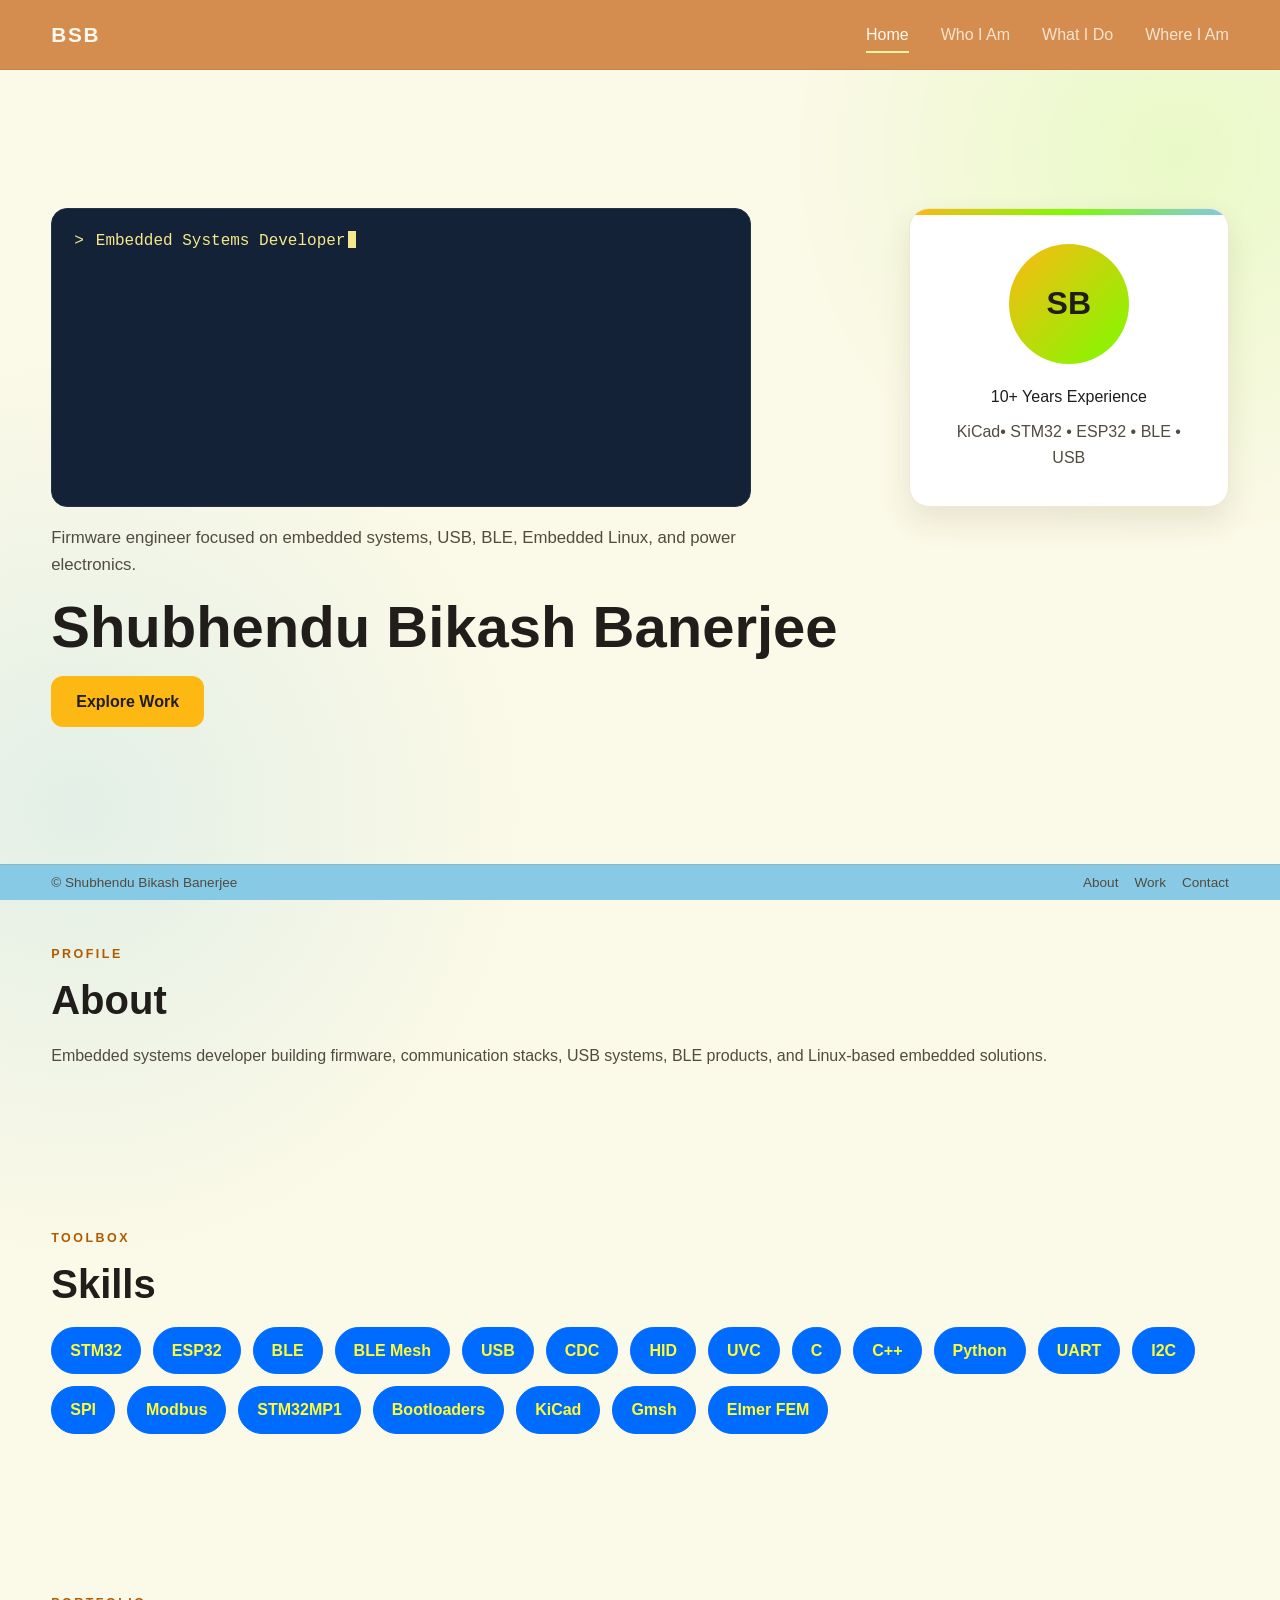
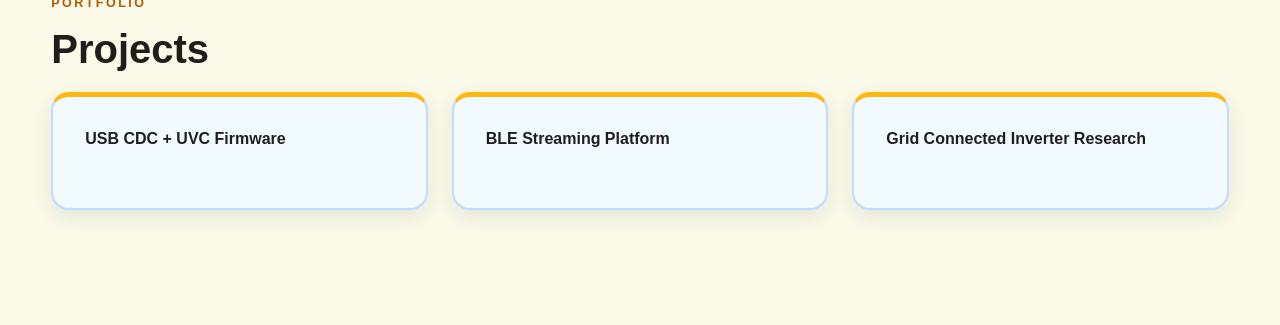
==== index.html @ 669ea896 "updated" ====
<!DOCTYPE html>
<html lang="en">

<head>
    <meta charset="UTF-8">
    <meta name="viewport" content="width=device-width, initial-scale=1.0">
    <title>Shubhendu Banerjee | Home</title>
    <link rel="stylesheet" href="styles/template.css">
    <link rel="stylesheet" href="styles/index.css">
</head>

<body>
    <header class="site-header">
        <nav class="navbar container" aria-label="Primary navigation">
            <a class="logo" href="index.html" aria-label="Shubhendu Banerjee home">BSB</a>
            <button class="menu-button" type="button" aria-label="Open navigation menu" aria-controls="primaryMenu"
                aria-expanded="false">
                &#9776;
            </button>
            <ul id="primaryMenu" class="nav-links">
                <li><a class="active" aria-current="page" href="index.html">Home</a></li>
                <li><a href="who-am-i.html">Who I Am</a></li>
                <li><a href="what-do-i-do.html">What I Do</a></li>
                <li><a href="where-am-i.html">Where I Am</a></li>
            </ul>
        </nav>
    </header>

    <main class="page-body">
        <section class="hero">
            <div class="hero-content">
                <div>
                    <div class="typing-console">
                        <span class="prompt">&gt;</span>
                        <span class="typing-line">
                            <span id="typingText"></span><span class="caret"></span>
                        </span>
                    </div>
                    <p class="hero-intro">
                        Firmware engineer focused on embedded systems, USB, BLE,
                        Embedded Linux, and power electronics.
                    </p>
                    <h1 class="hero-title">Shubhendu Bikash Banerjee</h1>
                    <a href="#projects" class="primary-button">Explore Work</a>
                </div>
                <aside class="profile-card" aria-label="Professional overview">
                    <div class="avatar">SB</div>
                    <p>10+ Years Experience</p>
                    <p>KiCad&bull; STM32 &bull; ESP32 &bull; BLE &bull; USB</p>
                </aside>
            </div>
        </section>

        <section id="about" class="section">
            <p class="eyebrow">Profile</p>
            <h2>About</h2>
            <p class="section-copy">
                Embedded systems developer building firmware, communication stacks,
                USB systems, BLE products, and Linux-based embedded solutions.
            </p>
        </section>

        <section id="skills" class="section">
            <p class="eyebrow">Toolbox</p>
            <h2>Skills</h2>
            <div id="skillsContainer" class="skills-grid"></div>
        </section>

        <section id="projects" class="section">
            <p class="eyebrow">Portfolio</p>
            <h2>Projects</h2>
            <div class="project-grid">
                <article class="project-card">USB CDC + UVC Firmware</article>
                <article class="project-card">BLE Streaming Platform</article>
                <article class="project-card">Grid Connected Inverter Research</article>
            </div>
        </section>
    </main>

    <footer class="site-footer">
        <div class="footer-inner container">
            <p>&copy; Shubhendu Bikash Banerjee</p>
            <nav class="footer-links" aria-label="Footer navigation">
                <a href="who-am-i.html">About</a>
                <a href="what-do-i-do.html">Work</a>
                <a href="where-am-i.html">Contact</a>
            </nav>
        </div>
    </footer>
    <script src="scripts/template.js"></script>
    <script src="scripts/index.js"></script>
</body>

</html>
---- styles/template.css ----
:root {
    --bg: #FBF9E7;
    --card: #ffffff;
    --primary: #b15b00;
    --accent: #FDB813;
    --yellow-text: #FFFC30;
    --console-text: #F6E88A;
    --bright-blue: #006BFF;
    --bright-blue-hover: #0052D6;
    --energy: #7CFC00;
    --sky: #82C8E5;
    --header: #D48C4F;
    --secondary: #514b40;
    --text: #201d1b;
    --border: rgba(177, 91, 0, .15);
    --shadow: 0 14px 30px rgba(91, 73, 28, .12);
    --navbar-height: 70px;
    --footer-height: calc(var(--navbar-height) / 2);
}

* {
    margin: 0;
    padding: 0;
    box-sizing: border-box;
}

html {
    scroll-behavior: smooth;
}

body {
    background:
        radial-gradient(circle at 92% 8%, rgba(124, 252, 0, .14), transparent 24rem),
        radial-gradient(circle at 6% 42%, rgba(130, 200, 229, .2), transparent 28rem),
        var(--bg);
    color: var(--text);
    font-family: "Segoe UI", Arial, sans-serif;
    line-height: 1.6;
    min-height: 100vh;
    min-height: 100svh;
    display: flex;
    flex-direction: column;
}

a {
    color: inherit;
    text-decoration: none;
}

ul {
    list-style: none;
}

.container {
    width: min(1200px, 92%);
    margin: 0 auto;
}

.page-body {
    flex: 1;
    padding-bottom: var(--footer-height);
    width: 100%;
}

.site-header {
    position: sticky;
    top: 0;
    z-index: 1000;
    height: var(--navbar-height);
    background: var(--header);
    backdrop-filter: blur(12px);
    border-bottom: 1px solid var(--border);
}

.navbar {
    height: 100%;
    display: flex;
    align-items: center;
    justify-content: space-between;
    gap: 32px;
}

.logo {
    color: #fff9ef;
    font-size: 1.3rem;
    font-weight: 700;
    letter-spacing: .08em;
}

.nav-links {
    display: flex;
    align-items: center;
    gap: clamp(18px, 3vw, 32px);
}

.nav-links a {
    color: rgba(255, 249, 239, .82);
    padding: 8px 0;
    transition: color .2s ease;
}

.nav-links a:hover,
.nav-links a:focus-visible,
.nav-links a.active {
    color: #fff9ef;
}

.nav-links a.active {
    border-bottom: 2px solid #FFF59D;
}

.menu-button {
    display: none;
    background: transparent;
    border: 0;
    color: #fff9ef;
    cursor: pointer;
    font-size: 1.55rem;
    line-height: 1;
    padding: 8px;
}

.menu-button:focus-visible,
a:focus-visible {
    outline: 2px solid var(--accent);
    outline-offset: 4px;
}

.section {
    width: min(1200px, 92%);
    margin: 0 auto;
    padding: clamp(56px, 8vw, 80px) 0;
}

.section h2,
.page-hero h1,
.content-card h2 {
    color: var(--text);
    line-height: 1.15;
}

.section h2 {
    font-size: clamp(1.8rem, 4vw, 2.5rem);
    margin-bottom: 20px;
}

.eyebrow {
    color: var(--primary);
    font-size: .78rem;
    font-weight: 700;
    letter-spacing: .2em;
    margin-bottom: 12px;
    text-transform: uppercase;
}

.section-copy,
.page-lead,
.content-card p {
    color: var(--secondary);
}

.primary-button {
    display: inline-flex;
    align-items: center;
    justify-content: center;
    padding: 13px 25px;
    border-radius: 12px;
    background: var(--accent);
    color: var(--text);
    font-weight: 700;
    transition: transform .2s ease, box-shadow .2s ease;
}

.primary-button:hover {
    box-shadow: 0 10px 22px rgba(253, 184, 19, .38);
    transform: translateY(-2px);
}

.page-hero {
    padding: clamp(64px, 11vw, 116px) 0 clamp(42px, 6vw, 66px);
}

.page-hero h1 {
    font-size: clamp(2.5rem, 6vw, 4.4rem);
    margin-bottom: 20px;
}

.page-lead {
    font-size: clamp(1rem, 2vw, 1.15rem);
    max-width: 700px;
}

.page-grid {
    display: grid;
    grid-template-columns: repeat(3, minmax(0, 1fr));
    gap: 22px;
    padding-bottom: clamp(64px, 10vw, 100px);
}

.content-card {
    background: #f1fbff;
    border: 2px solid rgba(0, 107, 255, .2);
    border-top: 5px solid var(--accent);
    border-radius: 18px;
    box-shadow: 0 7px 18px rgba(0, 76, 141, .1);
    min-height: 190px;
    padding: clamp(21px, 4vw, 27px) clamp(24px, 4vw, 30px) clamp(24px, 4vw, 30px);
    transition: border-color .3s ease, box-shadow .3s ease, transform .3s ease;
}

.content-card:hover {
    border-color: var(--bright-blue);
    border-top-color: var(--accent);
    box-shadow: 0 16px 30px rgba(0, 76, 141, .18);
    transform: translateY(-5px);
}

.content-card h2 {
    font-size: 1.3rem;
    margin-bottom: 12px;
}

.featured-card {
    grid-column: span 3;
    min-height: auto;
}

.featured-card p:last-child {
    max-width: 740px;
}

.site-footer {
    background: rgba(130, 200, 229, .95);
    border-top: 1px solid var(--border);
    bottom: 0;
    left: 0;
    position: fixed;
    right: 0;
    z-index: 900;
}

.footer-inner {
    color: var(--secondary);
    display: flex;
    align-items: center;
    justify-content: space-between;
    gap: 16px;
    min-height: var(--footer-height);
    padding: 0;
    font-size: .85rem;
}

.footer-links {
    display: flex;
    flex-wrap: wrap;
    gap: 16px;
}

.footer-links a:hover,
.footer-links a:focus-visible {
    color: #8f3831;
}

@media (max-width: 850px) {
    .menu-button {
        display: block;
    }

    .nav-links {
        position: absolute;
        top: var(--navbar-height);
        left: 0;
        right: 0;
        background: var(--header);
        border-bottom: 1px solid var(--border);
        display: none;
        flex-direction: column;
        gap: 18px;
        padding: 22px;
    }

    .nav-links.active {
        display: flex;
    }

    .page-grid {
        grid-template-columns: 1fr 1fr;
    }

    .featured-card {
        grid-column: span 2;
    }
}

@media (max-width: 600px) {
    .logo {
        font-size: 1.1rem;
    }

    .page-grid {
        grid-template-columns: 1fr;
    }

    .featured-card {
        grid-column: auto;
    }

    .footer-inner {
        font-size: .74rem;
        gap: 10px;
    }

    .footer-links {
        gap: 10px;
    }
}
---- styles/index.css ----
.hero {
    align-items: center;
    display: flex;
    min-height: calc(100vh - var(--navbar-height) - var(--footer-height));
    min-height: calc(100svh - var(--navbar-height) - var(--footer-height));
    padding: clamp(50px, 8vw, 72px) 0;
}

.hero-content {
    align-items: start;
    display: grid;
    gap: clamp(36px, 6vw, 60px);
    grid-template-columns: minmax(0, 1fr) 320px;
    margin: auto;
    width: min(1200px, 92%);
}

.hero-content > div:first-child {
    align-items: flex-start;
    display: flex;
    flex-direction: column;
    gap: 18px;
    min-width: 0;
}

.hero-title {
    color: var(--text);
    font-size: clamp(1.4rem, 5vw, 4rem);
    line-height: 1.05;
    max-width: 100%;
    white-space: nowrap;
}

.hero-intro {
    color: var(--secondary);
    font-size: 1.05rem;
    max-width: 700px;
}

.typing-console {
    align-items: flex-start;
    background: #132236;
    border: 1px solid #22324a;
    border-radius: 16px;
    color: var(--console-text);
    display: flex;
    font-family: Consolas, monospace;
    gap: 12px;
    max-width: 700px;
    min-height: 68px;
    overflow: hidden;
    padding: 22px;
    width: 100%;
}

.prompt {
    flex-shrink: 0;
    line-height: 1.35;
}

.typing-line {
    display: inline;
    line-height: 1.35;
    min-width: 0;
    white-space: normal;
}

.caret {
    animation: blink .8s infinite;
    background: var(--console-text);
    display: inline-block;
    height: 1.05rem;
    margin-left: 3px;
    vertical-align: -.15rem;
    width: 8px;
}

@keyframes blink {
    0%,
    50% {
        opacity: 1;
    }

    51%,
    100% {
        opacity: 0;
    }
}

.profile-card {
    background: var(--card);
    border: 1px solid var(--border);
    border-radius: 20px;
    box-shadow: var(--shadow);
    padding: 35px;
    text-align: center;
    position: relative;
    overflow: hidden;
}

.profile-card::before {
    background: linear-gradient(90deg, var(--accent), var(--energy), var(--sky));
    content: "";
    height: 6px;
    left: 0;
    position: absolute;
    right: 0;
    top: 0;
}

.profile-card p + p {
    color: var(--secondary);
    margin-top: 10px;
}

.avatar {
    align-items: center;
    background: linear-gradient(135deg, var(--accent), var(--energy));
    border-radius: 50%;
    color: var(--text);
    display: flex;
    font-size: 2rem;
    font-weight: 700;
    height: 120px;
    justify-content: center;
    margin: 0 auto 20px;
    width: 120px;
}

.skills-grid {
    display: flex;
    flex-wrap: wrap;
    gap: 12px;
}

.skill {
    background: var(--bright-blue);
    border: 1px solid var(--bright-blue);
    border-radius: 999px;
    color: var(--yellow-text);
    font-weight: 600;
    padding: 10px 18px;
    transition: border-color .2s ease, transform .2s ease;
}

.skill:hover {
    background: var(--bright-blue-hover);
    border-color: var(--bright-blue-hover);
    color: var(--yellow-text);
    transform: translateY(-3px);
}

.project-grid {
    display: grid;
    gap: 24px;
    grid-template-columns: repeat(auto-fit, minmax(240px, 1fr));
}

.project-card {
    background: #f1fbff;
    border: 2px solid rgba(0, 107, 255, .2);
    border-top: 5px solid var(--accent);
    border-radius: 18px;
    box-shadow: 0 7px 18px rgba(0, 76, 141, .1);
    color: var(--text);
    font-weight: 600;
    min-height: 118px;
    padding: 29px 32px 32px;
    transition: border-color .3s ease, box-shadow .3s ease, transform .3s ease, opacity .5s ease;
}

.project-card:hover {
    border-color: var(--bright-blue);
    border-top-color: var(--accent);
    box-shadow: 0 16px 30px rgba(0, 76, 141, .18);
    transform: translateY(-5px);
}

.project-card.reveal-ready {
    opacity: 0;
    transform: translateY(30px);
}

.project-card.is-visible {
    opacity: 1;
    transform: translateY(0);
}

.project-card.is-visible:hover {
    transform: translateY(-5px);
}

@media (max-width: 900px) {
    .hero-content {
        grid-template-columns: 1fr;
        text-align: center;
    }

    .hero-content > div:first-child {
        align-items: center;
    }

    .profile-card {
        margin: auto;
        max-width: 360px;
        width: 100%;
    }
}

@media (max-width: 600px) {
    .typing-console {
        font-size: .9rem;
        padding: 18px;
    }

    .profile-card {
        padding: 28px;
    }
}
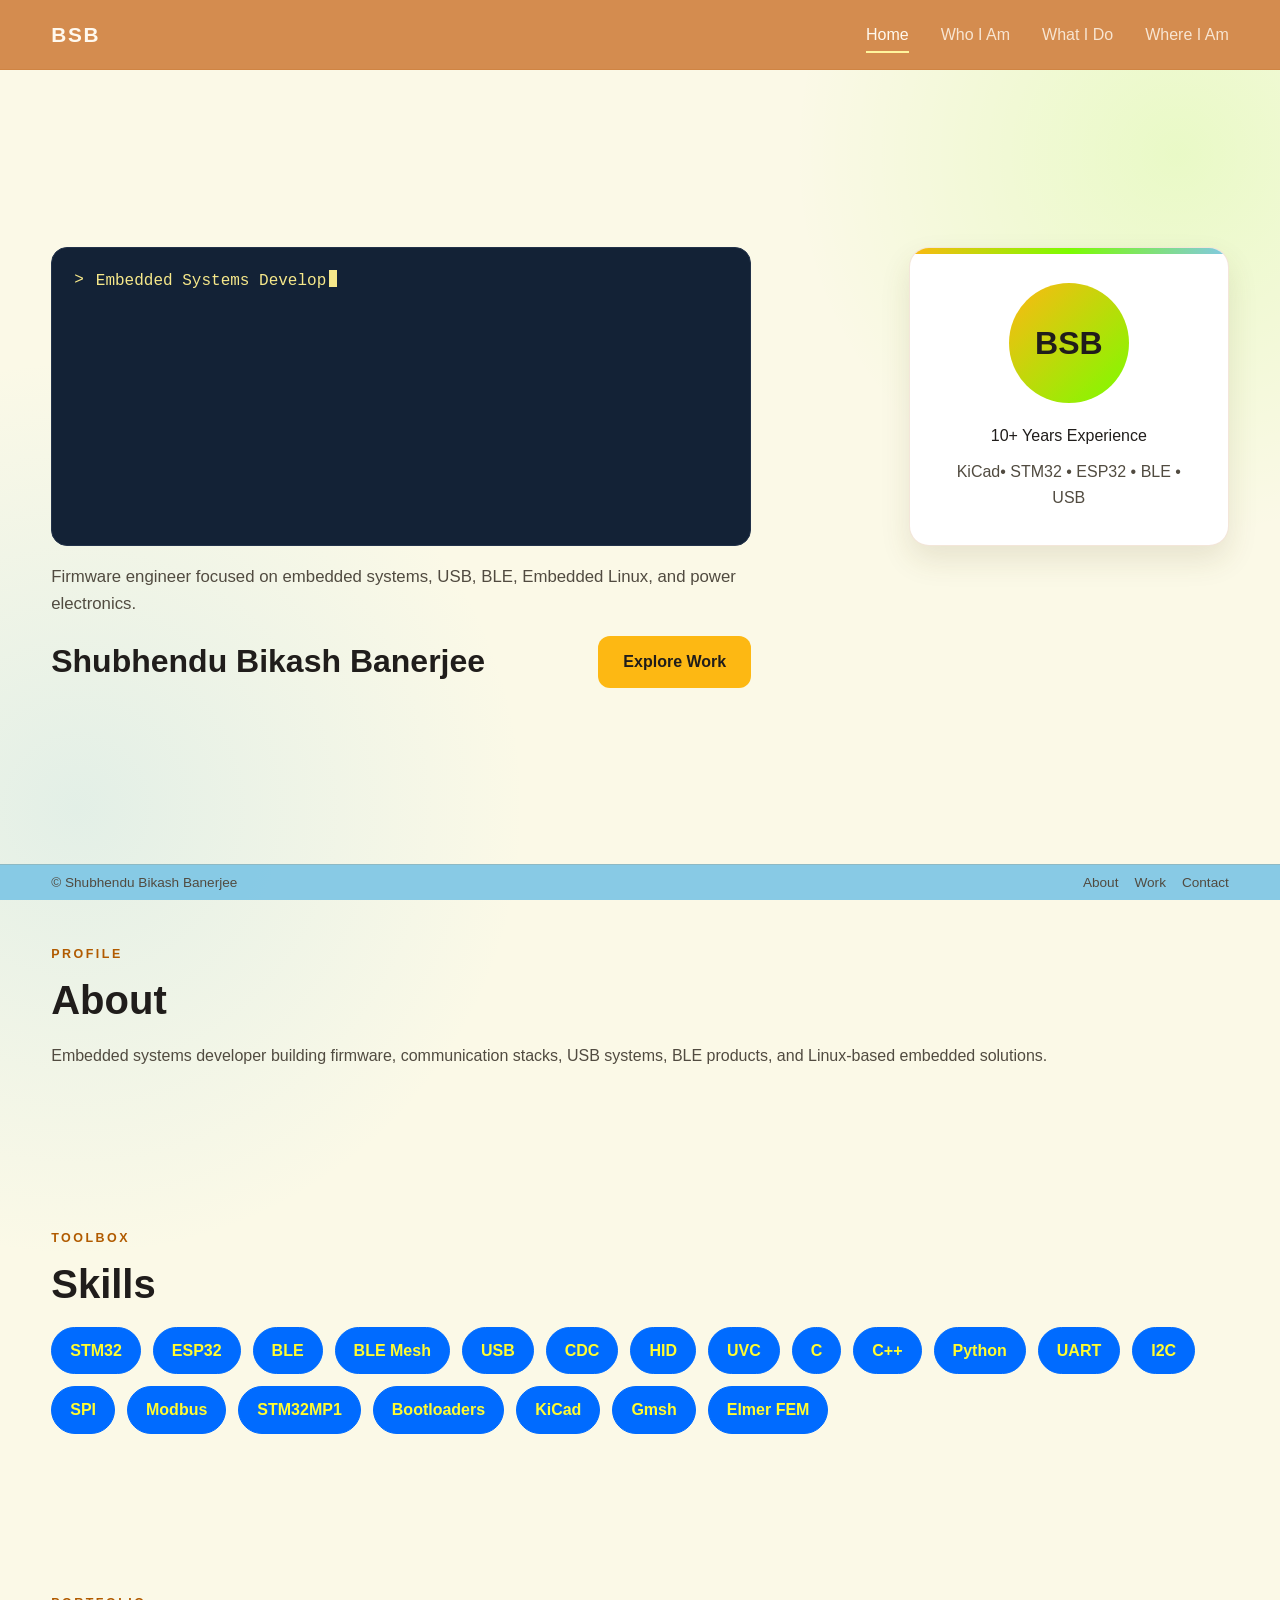
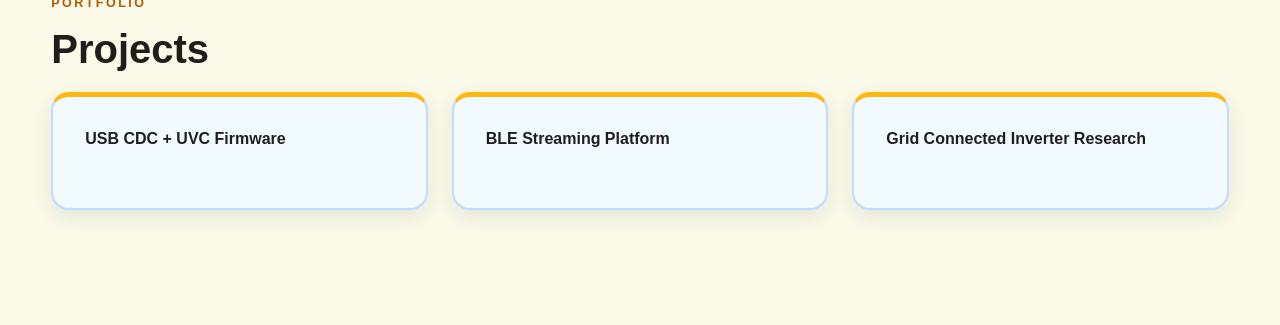
==== commit c4e7ec12: "home layout improved" ====
--- a/index.html
+++ b/index.html
@@ -40,11 +40,13 @@
                         Firmware engineer focused on embedded systems, USB, BLE,
                         Embedded Linux, and power electronics.
                     </p>
-                    <h1 class="hero-title">Shubhendu Bikash Banerjee</h1>
-                    <a href="#projects" class="primary-button">Explore Work</a>
+                    <div class="hero-title-row">
+                        <h1 class="hero-title">Shubhendu Bikash Banerjee</h1>
+                        <a href="#projects" class="primary-button">Explore Work</a>
+                    </div>
                 </div>
                 <aside class="profile-card" aria-label="Professional overview">
-                    <div class="avatar">SB</div>
+                    <div class="avatar">BSB</div>
                     <p>10+ Years Experience</p>
                     <p>KiCad&bull; STM32 &bull; ESP32 &bull; BLE &bull; USB</p>
                 </aside>
@@ -91,4 +93,4 @@
     <script src="scripts/index.js"></script>
 </body>
 
-</html>+</html>
--- a/styles/index.css
+++ b/styles/index.css
@@ -23,11 +23,28 @@
     min-width: 0;
 }
 
+.hero-title-row {
+    align-items: center;
+    display: flex;
+    gap: 14px;
+    justify-content: space-between;
+    max-width: 700px;
+    min-width: 0;
+    width: 100%;
+}
+
 .hero-title {
     color: var(--text);
-    font-size: clamp(1.4rem, 5vw, 4rem);
+    flex: 0 1 auto;
+    font-size: min(clamp(.7rem, 2.5vw, 2rem), var(--hero-title-fit-size, 2rem));
     line-height: 1.05;
     max-width: 100%;
+    min-width: 0;
+    white-space: nowrap;
+}
+
+.hero-title-row .primary-button {
+    flex: 0 0 auto;
     white-space: nowrap;
 }
 
@@ -208,6 +225,10 @@
 }
 
 @media (max-width: 600px) {
+    .hero-title {
+        font-size: min(clamp(.65rem, 3vw, .95rem), var(--hero-title-fit-size, .95rem));
+    }
+
     .typing-console {
         font-size: .9rem;
         padding: 18px;
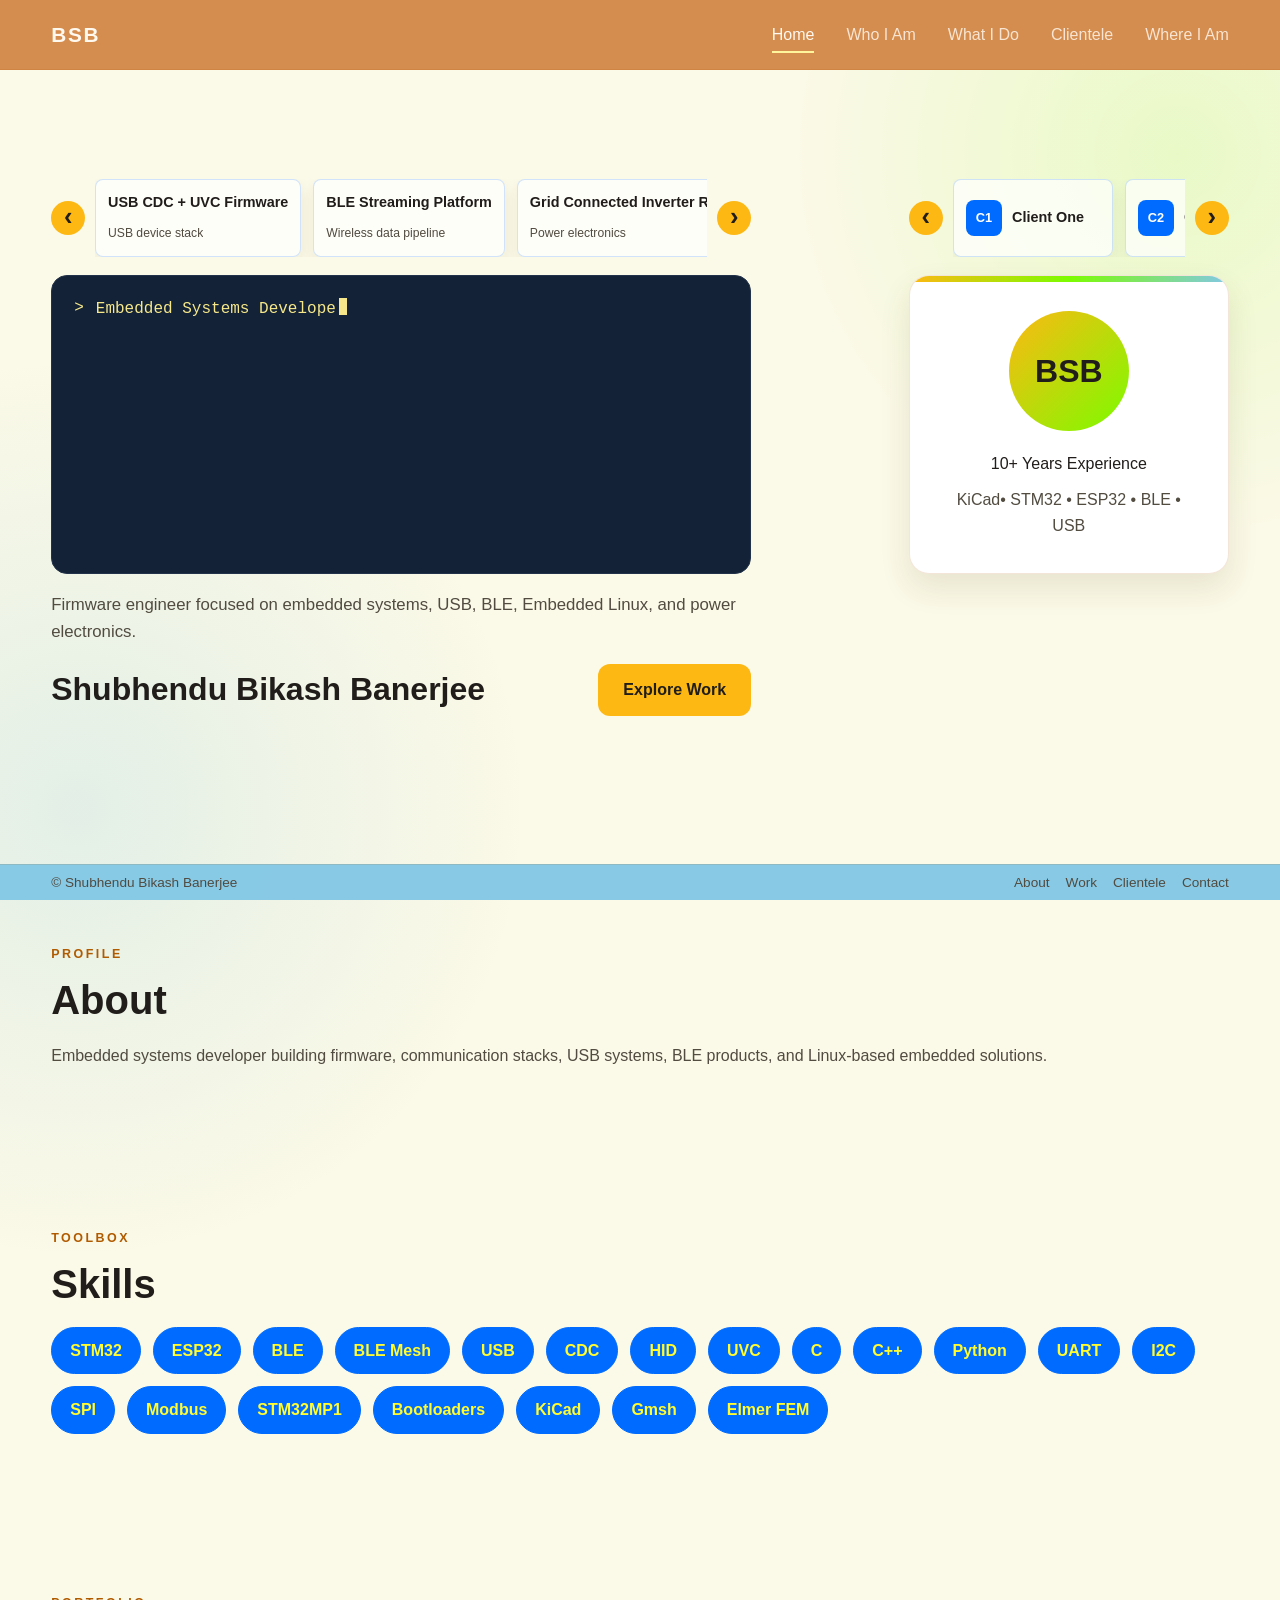
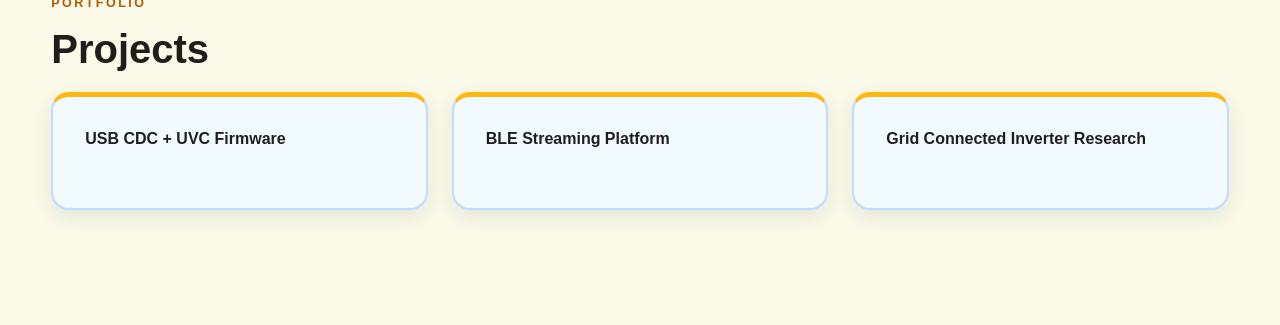
==== commit 7fb6d23a: "home layout improved" ====
--- a/index.html
+++ b/index.html
@@ -21,6 +21,7 @@
                 <li><a class="active" aria-current="page" href="index.html">Home</a></li>
                 <li><a href="who-am-i.html">Who I Am</a></li>
                 <li><a href="what-do-i-do.html">What I Do</a></li>
+                <li><a href="clientele.html">Clientele</a></li>
                 <li><a href="where-am-i.html">Where I Am</a></li>
             </ul>
         </nav>
@@ -30,6 +31,19 @@
         <section class="hero">
             <div class="hero-content">
                 <div>
+                    <section class="project-carousel" aria-label="Featured projects">
+                        <button class="carousel-nav" type="button" data-project-direction="-1"
+                            aria-label="Previous project">
+                            &#8249;
+                        </button>
+                        <div class="carousel-viewport">
+                            <div id="projectTrack" class="carousel-track"></div>
+                        </div>
+                        <button class="carousel-nav" type="button" data-project-direction="1"
+                            aria-label="Next project">
+                            &#8250;
+                        </button>
+                    </section>
                     <div class="typing-console">
                         <span class="prompt">&gt;</span>
                         <span class="typing-line">
@@ -45,11 +59,25 @@
                         <a href="#projects" class="primary-button">Explore Work</a>
                     </div>
                 </div>
-                <aside class="profile-card" aria-label="Professional overview">
-                    <div class="avatar">BSB</div>
-                    <p>10+ Years Experience</p>
-                    <p>KiCad&bull; STM32 &bull; ESP32 &bull; BLE &bull; USB</p>
-                </aside>
+                <div class="hero-side">
+                    <section class="client-carousel" aria-label="Clients">
+                        <button class="carousel-nav" type="button" data-client-direction="-1"
+                            aria-label="Previous client">
+                            &#8249;
+                        </button>
+                        <div class="carousel-viewport">
+                            <div id="clientTrack" class="carousel-track"></div>
+                        </div>
+                        <button class="carousel-nav" type="button" data-client-direction="1" aria-label="Next client">
+                            &#8250;
+                        </button>
+                    </section>
+                    <aside class="profile-card" aria-label="Professional overview">
+                        <div class="avatar">BSB</div>
+                        <p>10+ Years Experience</p>
+                        <p>KiCad&bull; STM32 &bull; ESP32 &bull; BLE &bull; USB</p>
+                    </aside>
+                </div>
             </div>
         </section>
 
@@ -72,9 +100,9 @@
             <p class="eyebrow">Portfolio</p>
             <h2>Projects</h2>
             <div class="project-grid">
-                <article class="project-card">USB CDC + UVC Firmware</article>
-                <article class="project-card">BLE Streaming Platform</article>
-                <article class="project-card">Grid Connected Inverter Research</article>
+                <a class="project-card" href="what-do-i-do.html#usb-cdc-uvc">USB CDC + UVC Firmware</a>
+                <a class="project-card" href="what-do-i-do.html#ble-streaming">BLE Streaming Platform</a>
+                <a class="project-card" href="what-do-i-do.html#grid-inverter">Grid Connected Inverter Research</a>
             </div>
         </section>
     </main>
@@ -85,6 +113,7 @@
             <nav class="footer-links" aria-label="Footer navigation">
                 <a href="who-am-i.html">About</a>
                 <a href="what-do-i-do.html">Work</a>
+                <a href="clientele.html">Clientele</a>
                 <a href="where-am-i.html">Contact</a>
             </nav>
         </div>
--- a/styles/index.css
+++ b/styles/index.css
@@ -3,7 +3,7 @@
     display: flex;
     min-height: calc(100vh - var(--navbar-height) - var(--footer-height));
     min-height: calc(100svh - var(--navbar-height) - var(--footer-height));
-    padding: clamp(50px, 8vw, 72px) 0;
+    padding: 2em 0 clamp(50px, 8vw, 72px);
 }
 
 .hero-content {
@@ -21,6 +21,132 @@
     flex-direction: column;
     gap: 18px;
     min-width: 0;
+}
+
+.hero-side {
+    align-items: stretch;
+    display: flex;
+    flex-direction: column;
+    gap: 18px;
+    min-width: 0;
+}
+
+.client-carousel,
+.project-carousel {
+    align-items: center;
+    display: flex;
+    gap: 10px;
+    height: 78px;
+    min-width: 0;
+    overflow: hidden;
+    width: 100%;
+}
+
+.project-carousel {
+    max-width: 700px;
+}
+
+.carousel-nav {
+    align-items: center;
+    background: var(--accent);
+    border: 0;
+    border-radius: 50%;
+    color: var(--text);
+    cursor: pointer;
+    display: inline-flex;
+    flex: 0 0 34px;
+    font-size: 1.6rem;
+    font-weight: 700;
+    height: 34px;
+    justify-content: center;
+    line-height: 1;
+    padding: 0 0 3px;
+    transition: box-shadow .2s ease, transform .2s ease;
+    width: 34px;
+}
+
+.carousel-nav:hover {
+    box-shadow: 0 8px 18px rgba(253, 184, 19, .32);
+    transform: translateY(-2px);
+}
+
+.carousel-viewport {
+    flex: 1;
+    height: 100%;
+    min-width: 0;
+    overflow: hidden;
+}
+
+.carousel-track {
+    display: flex;
+    gap: 12px;
+    height: 100%;
+    transition: transform .45s ease;
+    will-change: transform;
+}
+
+.client-card,
+.project-slide-card {
+    align-items: center;
+    background: rgba(255, 255, 255, .72);
+    border: 1px solid rgba(0, 107, 255, .18);
+    border-radius: 8px;
+    box-shadow: 0 7px 16px rgba(91, 73, 28, .08);
+    display: flex;
+    flex: 0 0 clamp(132px, 22vw, 160px);
+    gap: 10px;
+    height: 100%;
+    padding: 10px 12px;
+}
+
+.project-slide-card {
+    align-items: flex-start;
+    color: var(--text);
+    flex: 0 0 auto;
+    flex-direction: column;
+    justify-content: center;
+    max-width: 380px;
+    min-width: max-content;
+    overflow: hidden;
+}
+
+.client-logo {
+    align-items: center;
+    background: #006BFF;
+    border-radius: 8px;
+    color: #fff;
+    display: inline-flex;
+    flex: 0 0 36px;
+    font-size: .8rem;
+    font-weight: 700;
+    height: 36px;
+    justify-content: center;
+    width: 36px;
+}
+
+.client-name,
+.project-slide-title {
+    color: var(--text);
+    font-size: .9rem;
+    font-weight: 700;
+    line-height: 1.2;
+}
+
+.project-slide-title {
+    overflow: hidden;
+    text-overflow: ellipsis;
+    white-space: nowrap;
+}
+
+.project-slide-meta {
+    color: var(--secondary);
+    font-size: .76rem;
+    line-height: 1.3;
+    margin-top: 4px;
+    overflow: hidden;
+    text-overflow: ellipsis;
+    white-space: nowrap;
+    max-width: 100%;
 }
 
 .hero-title-row {
@@ -217,6 +343,12 @@
         align-items: center;
     }
 
+    .hero-side {
+        margin: auto;
+        max-width: 360px;
+        width: 100%;
+    }
+
     .profile-card {
         margin: auto;
         max-width: 360px;
@@ -225,6 +357,41 @@
 }
 
 @media (max-width: 600px) {
+    .client-carousel,
+    .project-carousel {
+        gap: 8px;
+        height: 64px;
+    }
+
+    .carousel-nav {
+        flex-basis: 30px;
+        height: 30px;
+        width: 30px;
+    }
+
+    .client-card {
+        flex-basis: 128px;
+        height: 64px;
+        padding: 8px 10px;
+    }
+
+    .project-slide-card {
+        max-width: 280px;
+        height: 64px;
+        padding: 8px 10px;
+    }
+
+    .client-logo {
+        flex-basis: 32px;
+        height: 32px;
+        width: 32px;
+    }
+
+    .client-name,
+    .project-slide-title {
+        font-size: .78rem;
+    }
+
     .hero-title {
         font-size: min(clamp(.65rem, 3vw, .95rem), var(--hero-title-fit-size, .95rem));
     }
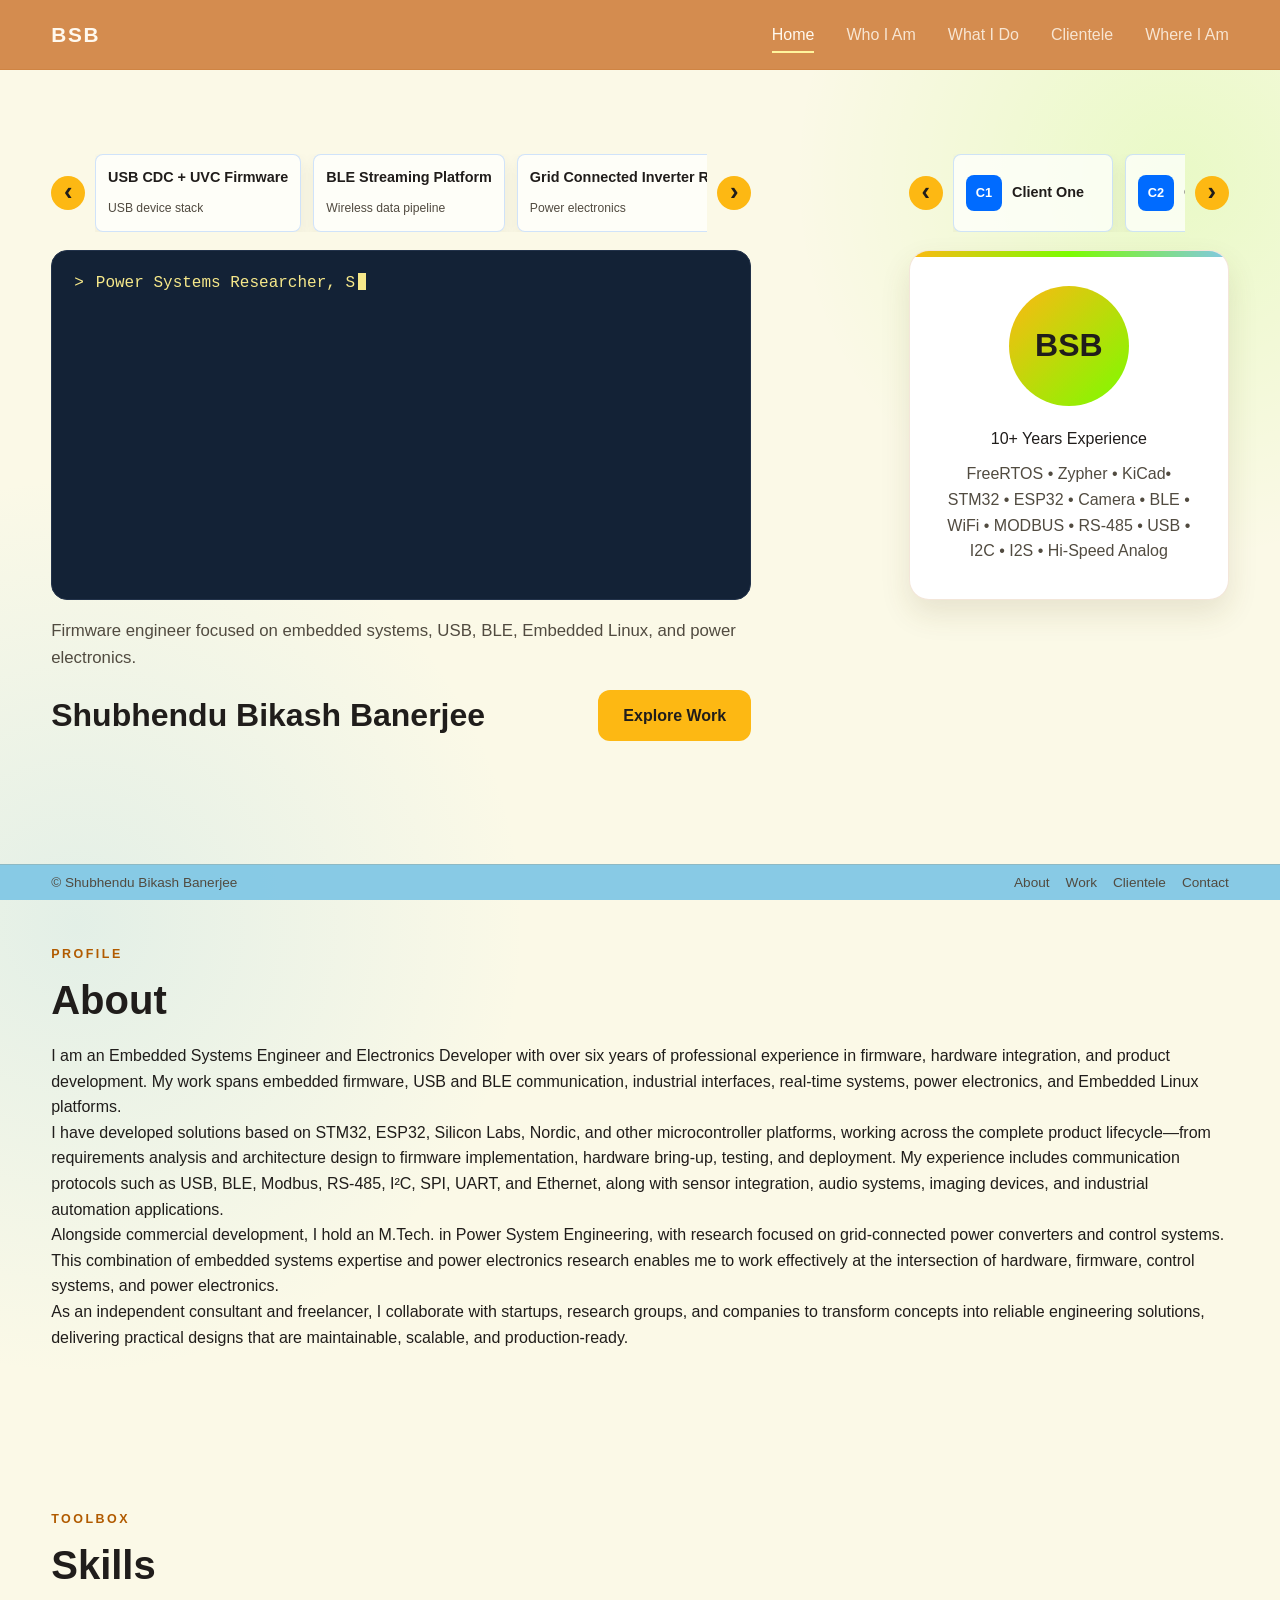
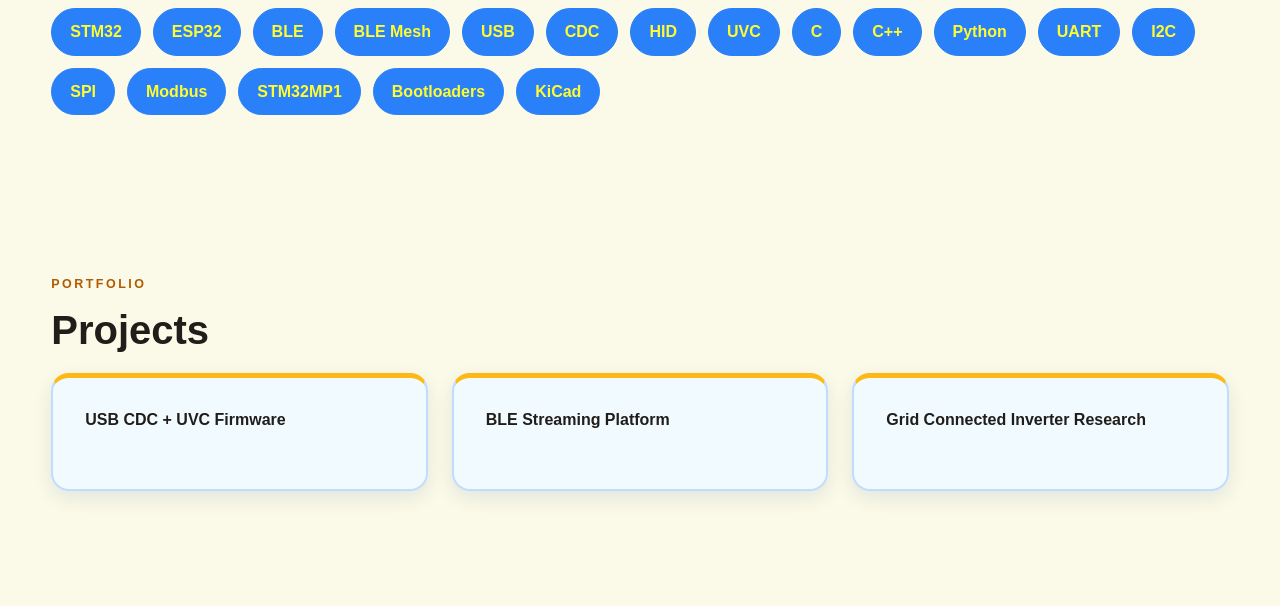
==== commit 7d0c3740: "ble page improved" ====
--- a/index.html
+++ b/index.html
@@ -12,17 +12,17 @@
 <body>
     <header class="site-header">
         <nav class="navbar container" aria-label="Primary navigation">
-            <a class="logo" href="index.html" aria-label="Shubhendu Banerjee home">BSB</a>
+            <a class="logo" href="index.html" data-route="home" aria-label="Shubhendu Banerjee home">BSB</a>
             <button class="menu-button" type="button" aria-label="Open navigation menu" aria-controls="primaryMenu"
                 aria-expanded="false">
                 &#9776;
             </button>
             <ul id="primaryMenu" class="nav-links">
-                <li><a class="active" aria-current="page" href="index.html">Home</a></li>
-                <li><a href="who-am-i.html">Who I Am</a></li>
-                <li><a href="what-do-i-do.html">What I Do</a></li>
-                <li><a href="clientele.html">Clientele</a></li>
-                <li><a href="where-am-i.html">Where I Am</a></li>
+                <li><a class="active" aria-current="page" href="index.html" data-route="home">Home</a></li>
+                <li><a href="who-am-i.html" data-route="about">Who I Am</a></li>
+                <li><a href="what-do-i-do.html" data-route="work">What I Do</a></li>
+                <li><a href="clientele.html" data-route="clientele">Clientele</a></li>
+                <li><a href="where-am-i.html" data-route="contact">Where I Am</a></li>
             </ul>
         </nav>
     </header>
@@ -31,15 +31,15 @@
         <section class="hero">
             <div class="hero-content">
                 <div>
-                    <section class="project-carousel" aria-label="Featured projects">
-                        <button class="carousel-nav" type="button" data-project-direction="-1"
+                    <section class="carousel project-carousel" aria-label="Featured projects">
+                        <button class="carousel-nav" type="button" data-carousel-direction="-1"
                             aria-label="Previous project">
                             &#8249;
                         </button>
                         <div class="carousel-viewport">
                             <div id="projectTrack" class="carousel-track"></div>
                         </div>
-                        <button class="carousel-nav" type="button" data-project-direction="1"
+                        <button class="carousel-nav" type="button" data-carousel-direction="1"
                             aria-label="Next project">
                             &#8250;
                         </button>
@@ -60,22 +60,24 @@
                     </div>
                 </div>
                 <div class="hero-side">
-                    <section class="client-carousel" aria-label="Clients">
-                        <button class="carousel-nav" type="button" data-client-direction="-1"
+                    <section class="carousel client-carousel" aria-label="Clients">
+                        <button class="carousel-nav" type="button" data-carousel-direction="-1"
                             aria-label="Previous client">
                             &#8249;
                         </button>
                         <div class="carousel-viewport">
                             <div id="clientTrack" class="carousel-track"></div>
                         </div>
-                        <button class="carousel-nav" type="button" data-client-direction="1" aria-label="Next client">
+                        <button class="carousel-nav" type="button" data-carousel-direction="1" aria-label="Next client">
                             &#8250;
                         </button>
                     </section>
                     <aside class="profile-card" aria-label="Professional overview">
                         <div class="avatar">BSB</div>
                         <p>10+ Years Experience</p>
-                        <p>KiCad&bull; STM32 &bull; ESP32 &bull; BLE &bull; USB</p>
+                        <p>FreeRTOS &bull; Zypher &bull; KiCad&bull; STM32 &bull; ESP32 &bull; Camera &bull; BLE &bull;
+                            WiFi &bull;
+                            MODBUS &bull; RS-485 &bull; USB &bull; I2C &bull; I2S &bull; Hi-Speed Analog</p>
                     </aside>
                 </div>
             </div>
@@ -85,8 +87,33 @@
             <p class="eyebrow">Profile</p>
             <h2>About</h2>
             <p class="section-copy">
-                Embedded systems developer building firmware, communication stacks,
-                USB systems, BLE products, and Linux-based embedded solutions.
+            <p>
+                I am an Embedded Systems Engineer and Electronics Developer with over six years of professional
+                experience in firmware, hardware integration, and product development. My work spans embedded firmware,
+                USB and BLE communication, industrial interfaces, real-time systems, power electronics, and Embedded
+                Linux platforms.
+            </p>
+
+            <p>
+                I have developed solutions based on STM32, ESP32, Silicon Labs, Nordic, and other microcontroller
+                platforms, working across the complete product lifecycle—from requirements analysis and architecture
+                design to firmware implementation, hardware bring-up, testing, and deployment. My experience includes
+                communication protocols such as USB, BLE, Modbus, RS-485, I²C, SPI, UART, and Ethernet, along with
+                sensor integration, audio systems, imaging devices, and industrial automation applications.
+            </p>
+
+            <p>
+                Alongside commercial development, I hold an M.Tech. in Power System Engineering, with research focused
+                on grid-connected power converters and control systems. This combination of embedded systems expertise
+                and power electronics research enables me to work effectively at the intersection of hardware, firmware,
+                control systems, and power electronics.
+            </p>
+
+            <p>
+                As an independent consultant and freelancer, I collaborate with startups, research groups, and companies
+                to transform concepts into reliable engineering solutions, delivering practical designs that are
+                maintainable, scalable, and production-ready.
+            </p>
             </p>
         </section>
 
@@ -100,9 +127,12 @@
             <p class="eyebrow">Portfolio</p>
             <h2>Projects</h2>
             <div class="project-grid">
-                <a class="project-card" href="what-do-i-do.html#usb-cdc-uvc">USB CDC + UVC Firmware</a>
-                <a class="project-card" href="what-do-i-do.html#ble-streaming">BLE Streaming Platform</a>
-                <a class="project-card" href="what-do-i-do.html#grid-inverter">Grid Connected Inverter Research</a>
+                <a class="project-card" href="what-do-i-do.html#usb-cdc-uvc" data-work-section-route="usbCdcUvc">USB CDC
+                    + UVC Firmware</a>
+                <a class="project-card" href="what-do-i-do.html#ble-streaming"
+                    data-work-section-route="bleStreaming">BLE Streaming Platform</a>
+                <a class="project-card" href="what-do-i-do.html#grid-inverter"
+                    data-work-section-route="gridInverter">Grid Connected Inverter Research</a>
             </div>
         </section>
     </main>
@@ -111,15 +141,16 @@
         <div class="footer-inner container">
             <p>&copy; Shubhendu Bikash Banerjee</p>
             <nav class="footer-links" aria-label="Footer navigation">
-                <a href="who-am-i.html">About</a>
-                <a href="what-do-i-do.html">Work</a>
-                <a href="clientele.html">Clientele</a>
-                <a href="where-am-i.html">Contact</a>
+                <a href="who-am-i.html" data-route="about">About</a>
+                <a href="what-do-i-do.html" data-route="work">Work</a>
+                <a href="clientele.html" data-route="clientele">Clientele</a>
+                <a href="where-am-i.html" data-route="contact">Contact</a>
             </nav>
         </div>
     </footer>
+    <script src="scripts/routes.js"></script>
     <script src="scripts/template.js"></script>
     <script src="scripts/index.js"></script>
 </body>
 
-</html>
+</html>
--- a/styles/template.css
+++ b/styles/template.css
@@ -5,8 +5,8 @@
     --accent: #FDB813;
     --yellow-text: #FFFC30;
     --console-text: #F6E88A;
-    --bright-blue: #006BFF;
-    --bright-blue-hover: #0052D6;
+    --bright-blue: #2a80f8;
+    --bright-blue-hover: #0962f0;
     --energy: #7CFC00;
     --sky: #82C8E5;
     --header: #D48C4F;
@@ -176,6 +176,55 @@
     transform: translateY(-2px);
 }
 
+.carousel {
+    align-items: center;
+    display: flex;
+    gap: 10px;
+    height: 78px;
+    min-width: 0;
+    overflow: hidden;
+    width: 100%;
+}
+
+.carousel-nav {
+    align-items: center;
+    background: var(--accent);
+    border: 0;
+    border-radius: 50%;
+    color: var(--text);
+    cursor: pointer;
+    display: inline-flex;
+    flex: 0 0 34px;
+    font-size: 1.6rem;
+    font-weight: 700;
+    height: 34px;
+    justify-content: center;
+    line-height: 1;
+    padding: 0 0 3px;
+    transition: box-shadow .2s ease, transform .2s ease;
+    width: 34px;
+}
+
+.carousel-nav:hover {
+    box-shadow: 0 8px 18px rgba(253, 184, 19, .32);
+    transform: translateY(-2px);
+}
+
+.carousel-viewport {
+    flex: 1;
+    height: 100%;
+    min-width: 0;
+    overflow: hidden;
+}
+
+.carousel-track {
+    display: flex;
+    gap: 12px;
+    height: 100%;
+    transition: transform .45s ease;
+    will-change: transform;
+}
+
 .page-hero {
     padding: clamp(64px, 11vw, 116px) 0 clamp(42px, 6vw, 66px);
 }
@@ -227,6 +276,14 @@
 
 .featured-card p:last-child {
     max-width: 740px;
+}
+
+.project-detail {
+    padding-bottom: clamp(64px, 10vw, 100px);
+}
+
+.project-detail .content-card {
+    border-radius: 8px;
 }
 
 .site-footer {
@@ -297,6 +354,17 @@
         font-size: 1.1rem;
     }
 
+    .carousel {
+        gap: 8px;
+        height: 64px;
+    }
+
+    .carousel-nav {
+        flex-basis: 30px;
+        height: 30px;
+        width: 30px;
+    }
+
     .page-grid {
         grid-template-columns: 1fr;
     }
@@ -313,4 +381,4 @@
     .footer-links {
         gap: 10px;
     }
-}
+}
--- a/styles/index.css
+++ b/styles/index.css
@@ -31,58 +31,8 @@
     min-width: 0;
 }
 
-.client-carousel,
-.project-carousel {
-    align-items: center;
-    display: flex;
-    gap: 10px;
-    height: 78px;
-    min-width: 0;
-    overflow: hidden;
-    width: 100%;
-}
-
 .project-carousel {
     max-width: 700px;
-}
-
-.carousel-nav {
-    align-items: center;
-    background: var(--accent);
-    border: 0;
-    border-radius: 50%;
-    color: var(--text);
-    cursor: pointer;
-    display: inline-flex;
-    flex: 0 0 34px;
-    font-size: 1.6rem;
-    font-weight: 700;
-    height: 34px;
-    justify-content: center;
-    line-height: 1;
-    padding: 0 0 3px;
-    transition: box-shadow .2s ease, transform .2s ease;
-    width: 34px;
-}
-
-.carousel-nav:hover {
-    box-shadow: 0 8px 18px rgba(253, 184, 19, .32);
-    transform: translateY(-2px);
-}
-
-.carousel-viewport {
-    flex: 1;
-    height: 100%;
-    min-width: 0;
-    overflow: hidden;
-}
-
-.carousel-track {
-    display: flex;
-    gap: 12px;
-    height: 100%;
-    transition: transform .45s ease;
-    will-change: transform;
 }
 
 .client-card,
@@ -357,18 +307,6 @@
 }
 
 @media (max-width: 600px) {
-    .client-carousel,
-    .project-carousel {
-        gap: 8px;
-        height: 64px;
-    }
-
-    .carousel-nav {
-        flex-basis: 30px;
-        height: 30px;
-        width: 30px;
-    }
-
     .client-card {
         flex-basis: 128px;
         height: 64px;
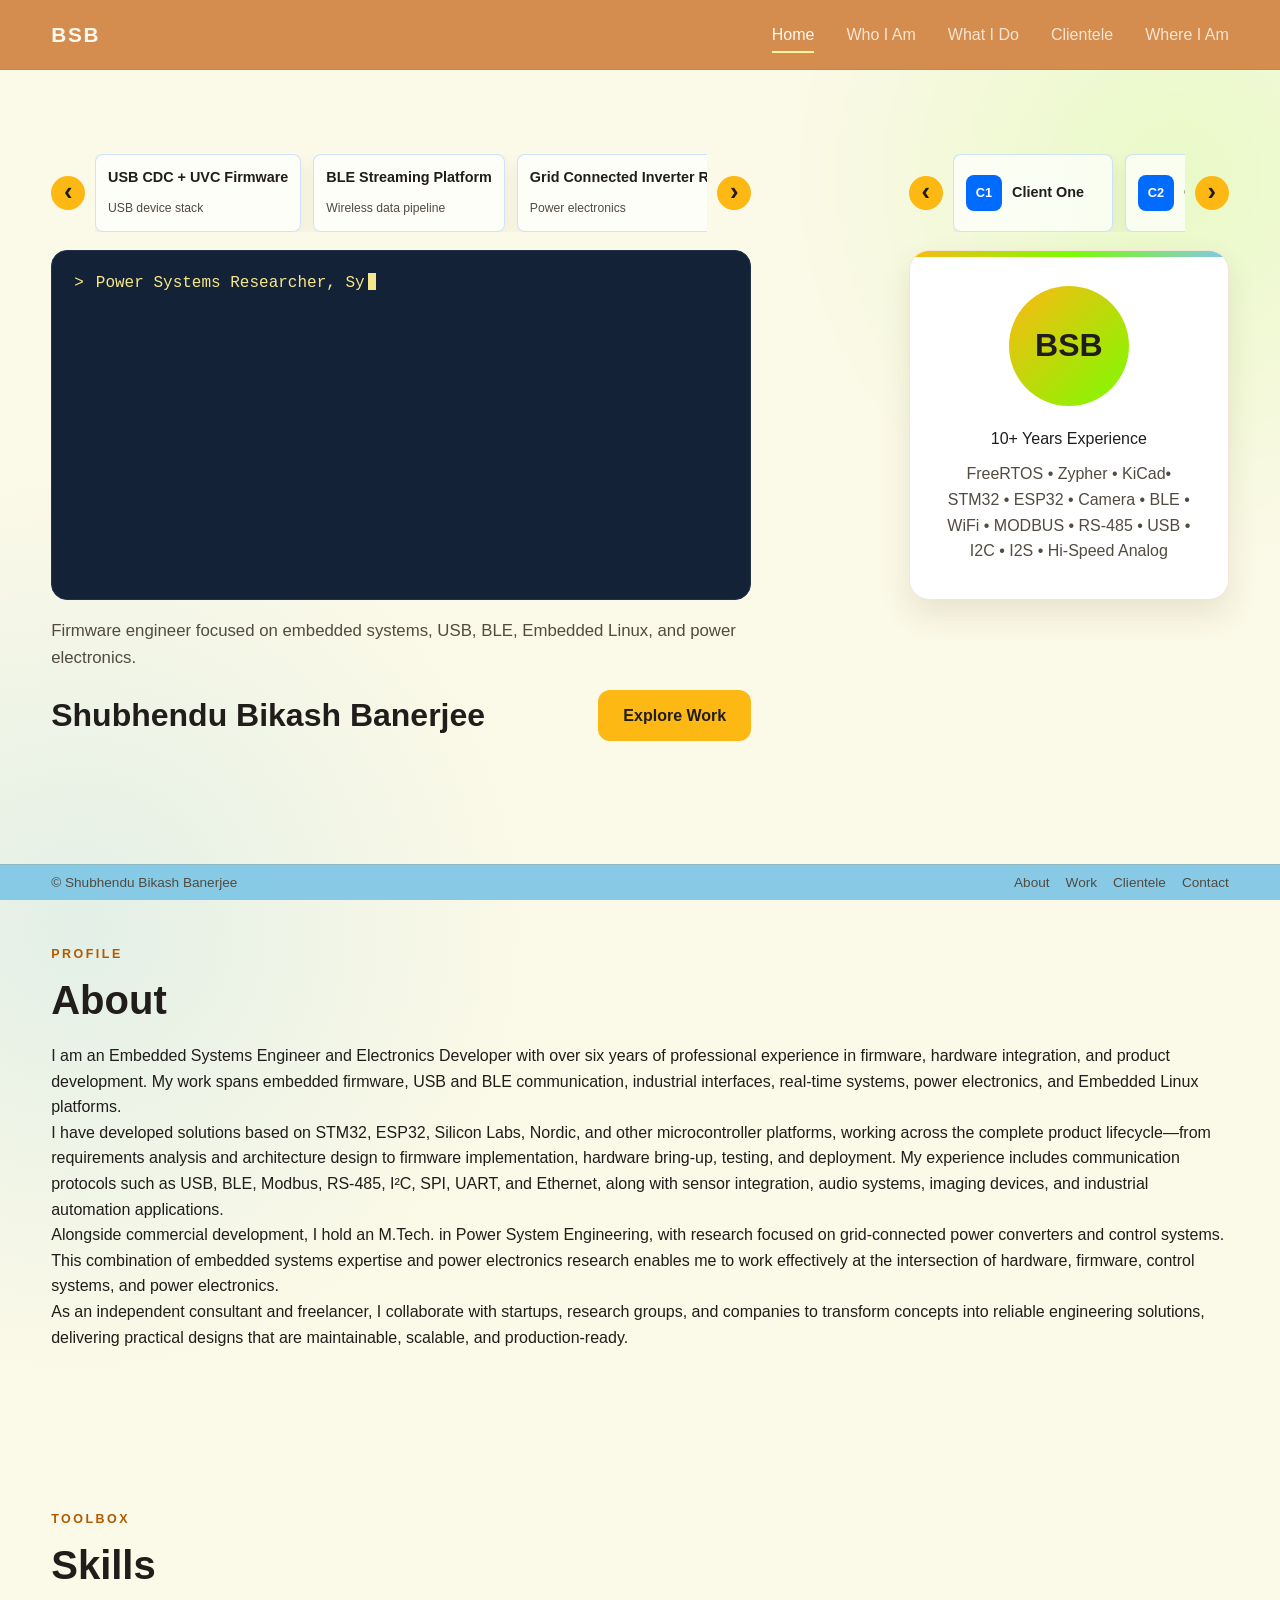
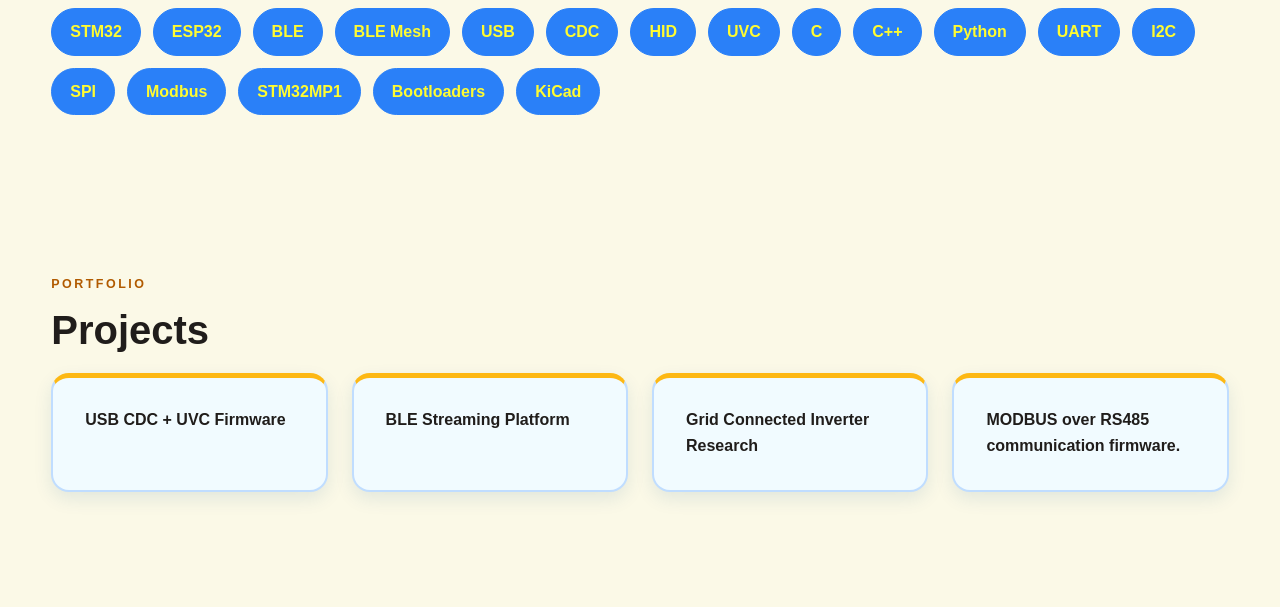
==== commit 703b7201: "pages added" ====
--- a/index.html
+++ b/index.html
@@ -133,6 +133,8 @@
                     data-work-section-route="bleStreaming">BLE Streaming Platform</a>
                 <a class="project-card" href="what-do-i-do.html#grid-inverter"
                     data-work-section-route="gridInverter">Grid Connected Inverter Research</a>
+                <a class="project-card" href="modbus-rs485.html#modbus-rs48"
+                    data-work-section-route="modbusRs485">MODBUS over RS485 communication firmware.</a>
             </div>
         </section>
     </main>
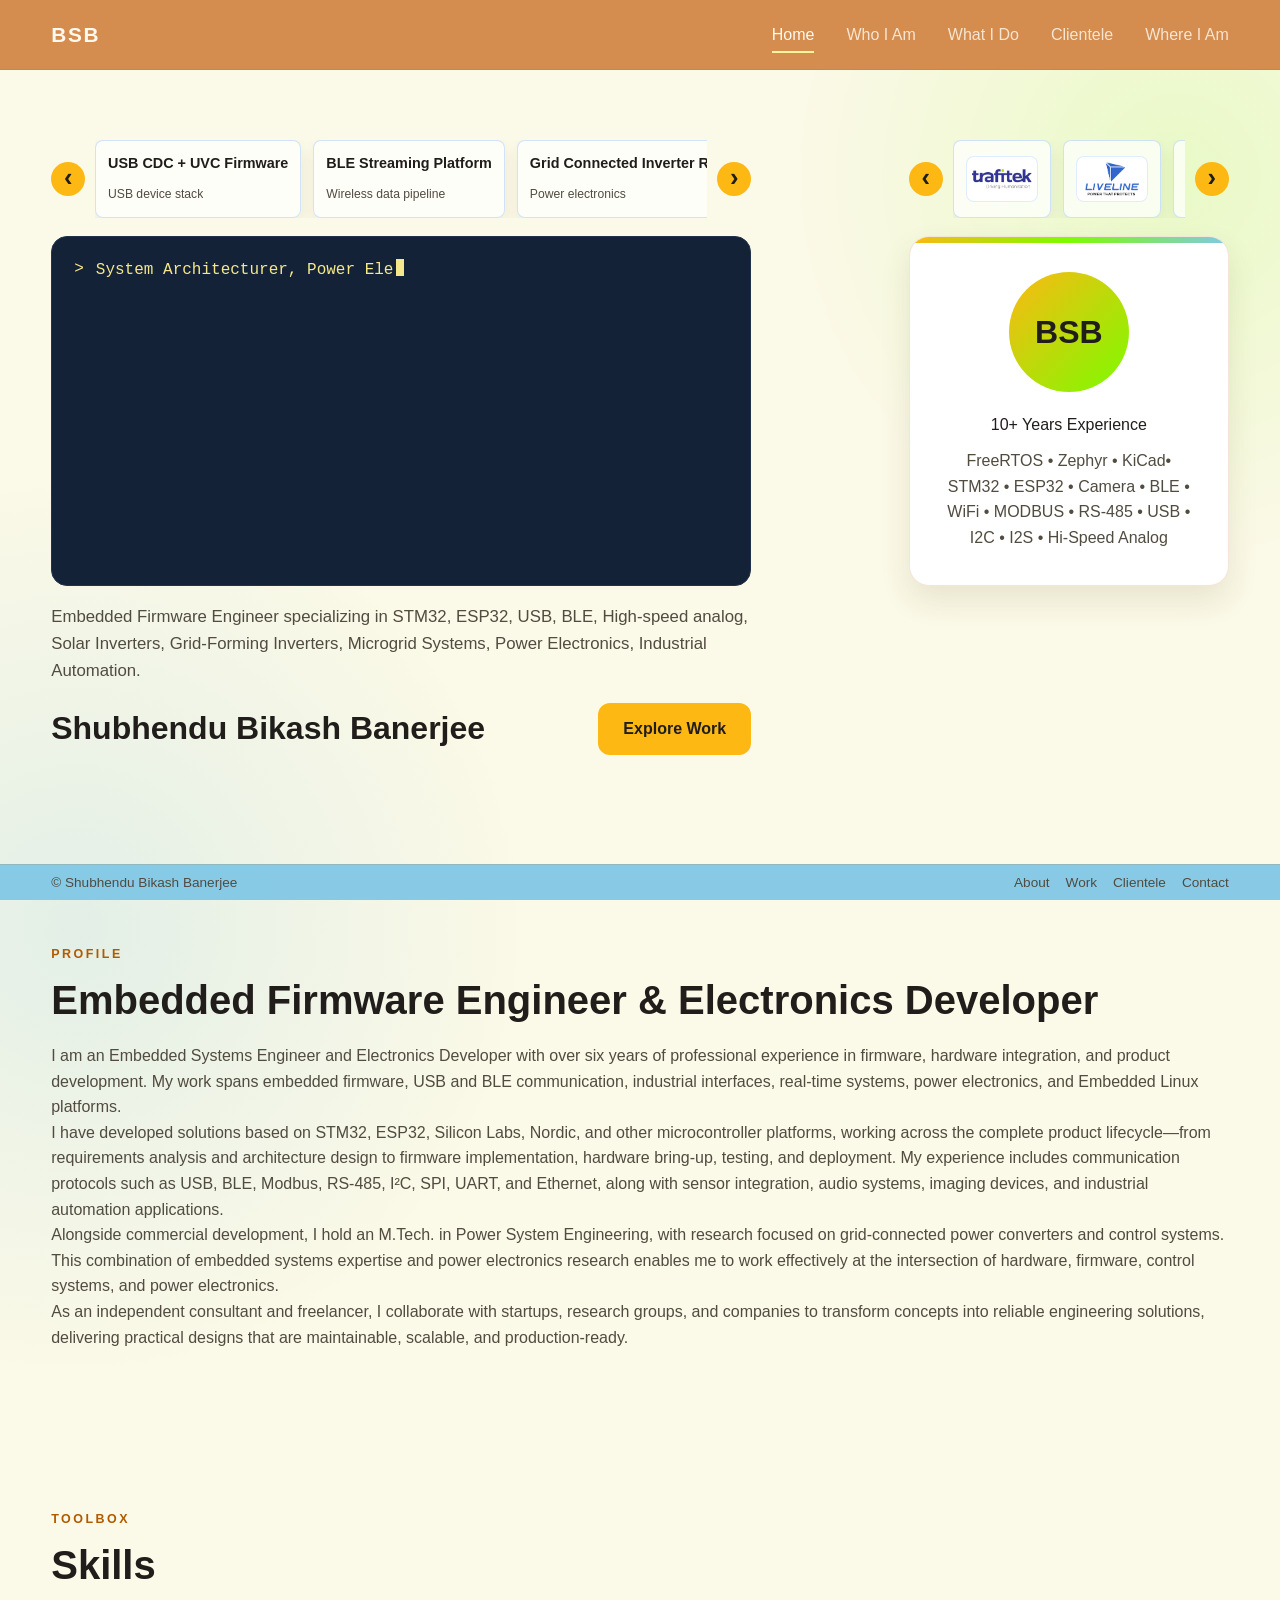
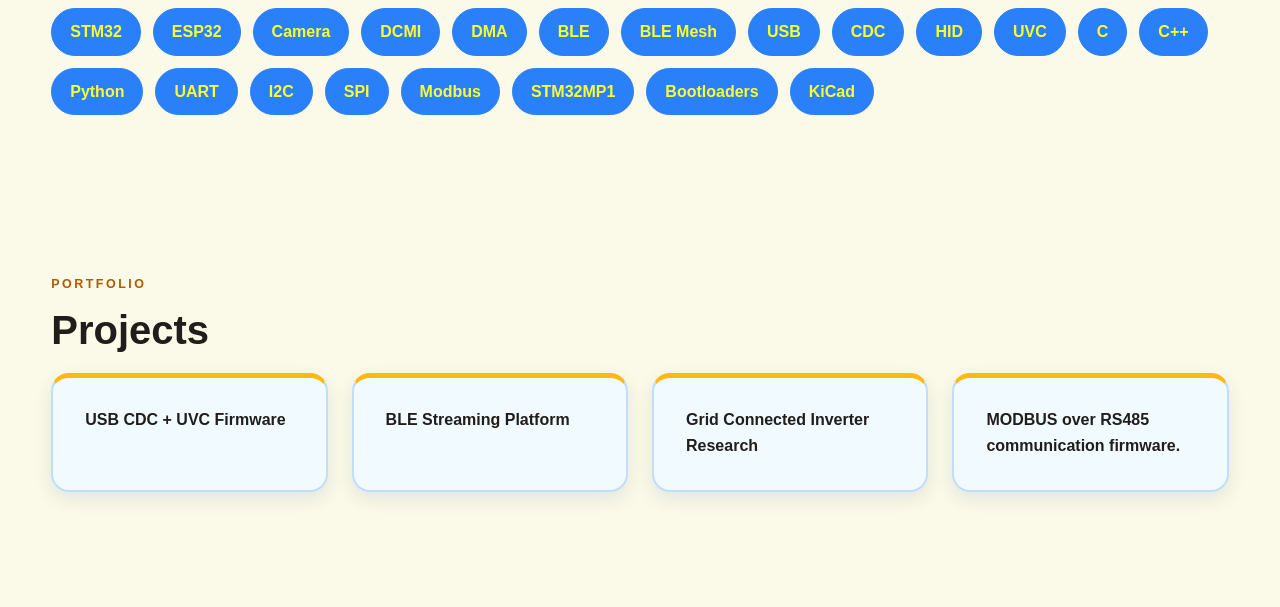
==== commit abf29bc7: "improved" ====
--- a/index.html
+++ b/index.html
@@ -4,7 +4,33 @@
 <head>
     <meta charset="UTF-8">
     <meta name="viewport" content="width=device-width, initial-scale=1.0">
-    <title>Shubhendu Banerjee | Home</title>
+    <title>Shubhendu Bikash Banerjee | Embedded Firmware Engineer |
+        STM32, BLE, USB, Power Electronics | High-speed
+        analog, adc, FPGA</title>
+    <meta name="description" content="Embedded Firmware Engineer specializing in STM32, 
+        ESP32, USB, BLE, Embedded Linux, Industrial Automation, 
+        Power Electronics, Grid-Connected Inverters, Grid-Forming Inverters, 
+        Solar Energy Systems, and Microgrids.">
+
+    <meta property="og:title" content="Shubhendu Bikash Banerjee | Embedded Firmware Engineer">
+    <meta property="og:description"
+        content="Embedded firmware, USB, BLE, Embedded Linux, Power Electronics, Solar Inverters and Microgrid Systems.">
+    <meta property="og:type" content="website">
+    <meta property="og:url" content="https://er-shubhendu-ee.github.io/">
+
+    <script type="application/ld+json">
+    {
+        "@context": "https://schema.org",
+        "@type": "Person",
+        "name": "Shubhendu Bikash Banerjee",
+        "jobTitle": "Embedded Firmware Engineer",
+        "url": "https://er-shubhendu-ee.github.io/",
+        "sameAs": [
+        "https://www.linkedin.com/in/devdesignlab/"
+        ]
+    }
+    </script>
+
     <link rel="stylesheet" href="styles/template.css">
     <link rel="stylesheet" href="styles/index.css">
 </head>
@@ -51,8 +77,9 @@
                         </span>
                     </div>
                     <p class="hero-intro">
-                        Firmware engineer focused on embedded systems, USB, BLE,
-                        Embedded Linux, and power electronics.
+                        Embedded Firmware Engineer specializing in STM32, ESP32, USB, BLE,
+                        High-speed analog, Solar Inverters, Grid-Forming Inverters,
+                        Microgrid Systems, Power Electronics, Industrial Automation.
                     </p>
                     <div class="hero-title-row">
                         <h1 class="hero-title">Shubhendu Bikash Banerjee</h1>
@@ -75,7 +102,7 @@
                     <aside class="profile-card" aria-label="Professional overview">
                         <div class="avatar">BSB</div>
                         <p>10+ Years Experience</p>
-                        <p>FreeRTOS &bull; Zypher &bull; KiCad&bull; STM32 &bull; ESP32 &bull; Camera &bull; BLE &bull;
+                        <p>FreeRTOS &bull; Zephyr &bull; KiCad&bull; STM32 &bull; ESP32 &bull; Camera &bull; BLE &bull;
                             WiFi &bull;
                             MODBUS &bull; RS-485 &bull; USB &bull; I2C &bull; I2S &bull; Hi-Speed Analog</p>
                     </aside>
@@ -85,36 +112,42 @@
 
         <section id="about" class="section">
             <p class="eyebrow">Profile</p>
-            <h2>About</h2>
-            <p class="section-copy">
-            <p>
-                I am an Embedded Systems Engineer and Electronics Developer with over six years of professional
-                experience in firmware, hardware integration, and product development. My work spans embedded firmware,
-                USB and BLE communication, industrial interfaces, real-time systems, power electronics, and Embedded
-                Linux platforms.
-            </p>
+            <h2>Embedded Firmware Engineer & Electronics Developer</h2>
+            <div class="section-copy">
+                <p>
+                    I am an Embedded Systems Engineer and Electronics Developer with over six years of professional
+                    experience in firmware, hardware integration, and product development. My work spans embedded
+                    firmware,
+                    USB and BLE communication, industrial interfaces, real-time systems, power electronics, and Embedded
+                    Linux platforms.
+                </p>
 
-            <p>
-                I have developed solutions based on STM32, ESP32, Silicon Labs, Nordic, and other microcontroller
-                platforms, working across the complete product lifecycle—from requirements analysis and architecture
-                design to firmware implementation, hardware bring-up, testing, and deployment. My experience includes
-                communication protocols such as USB, BLE, Modbus, RS-485, I²C, SPI, UART, and Ethernet, along with
-                sensor integration, audio systems, imaging devices, and industrial automation applications.
-            </p>
+                <p>
+                    I have developed solutions based on STM32, ESP32, Silicon Labs, Nordic, and other microcontroller
+                    platforms, working across the complete product lifecycle—from requirements analysis and architecture
+                    design to firmware implementation, hardware bring-up, testing, and deployment. My experience
+                    includes
+                    communication protocols such as USB, BLE, Modbus, RS-485, I²C, SPI, UART, and Ethernet, along with
+                    sensor integration, audio systems, imaging devices, and industrial automation applications.
+                </p>
 
-            <p>
-                Alongside commercial development, I hold an M.Tech. in Power System Engineering, with research focused
-                on grid-connected power converters and control systems. This combination of embedded systems expertise
-                and power electronics research enables me to work effectively at the intersection of hardware, firmware,
-                control systems, and power electronics.
-            </p>
+                <p>
+                    Alongside commercial development, I hold an M.Tech. in Power System Engineering, with research
+                    focused
+                    on grid-connected power converters and control systems. This combination of embedded systems
+                    expertise
+                    and power electronics research enables me to work effectively at the intersection of hardware,
+                    firmware,
+                    control systems, and power electronics.
+                </p>
 
-            <p>
-                As an independent consultant and freelancer, I collaborate with startups, research groups, and companies
-                to transform concepts into reliable engineering solutions, delivering practical designs that are
-                maintainable, scalable, and production-ready.
-            </p>
-            </p>
+                <p>
+                    As an independent consultant and freelancer, I collaborate with startups, research groups, and
+                    companies
+                    to transform concepts into reliable engineering solutions, delivering practical designs that are
+                    maintainable, scalable, and production-ready.
+                </p>
+            </div>
         </section>
 
         <section id="skills" class="section">
--- a/styles/index.css
+++ b/styles/index.css
@@ -49,6 +49,11 @@
     padding: 10px 12px;
 }
 
+.client-card {
+    flex: 0 0 96px;
+    justify-content: center;
+}
+
 .project-slide-card {
     align-items: flex-start;
     color: var(--text);
@@ -62,16 +67,24 @@
 
 .client-logo {
     align-items: center;
-    background: #006BFF;
+    background: #fff;
+    border: 1px solid rgba(0, 107, 255, .12);
     border-radius: 8px;
     color: #fff;
     display: inline-flex;
-    flex: 0 0 36px;
+    flex: 0 0 72px;
     font-size: .8rem;
     font-weight: 700;
-    height: 36px;
+    height: 46px;
     justify-content: center;
-    width: 36px;
+    width: 72px;
+}
+
+.client-logo img {
+    display: block;
+    max-height: 34px;
+    max-width: 60px;
+    object-fit: contain;
 }
 
 .client-name,
@@ -308,7 +321,7 @@
 
 @media (max-width: 600px) {
     .client-card {
-        flex-basis: 128px;
+        flex-basis: 82px;
         height: 64px;
         padding: 8px 10px;
     }
@@ -320,9 +333,14 @@
     }
 
     .client-logo {
-        flex-basis: 32px;
-        height: 32px;
-        width: 32px;
+        flex-basis: 60px;
+        height: 40px;
+        width: 60px;
+    }
+
+    .client-logo img {
+        max-height: 30px;
+        max-width: 50px;
     }
 
     .client-name,
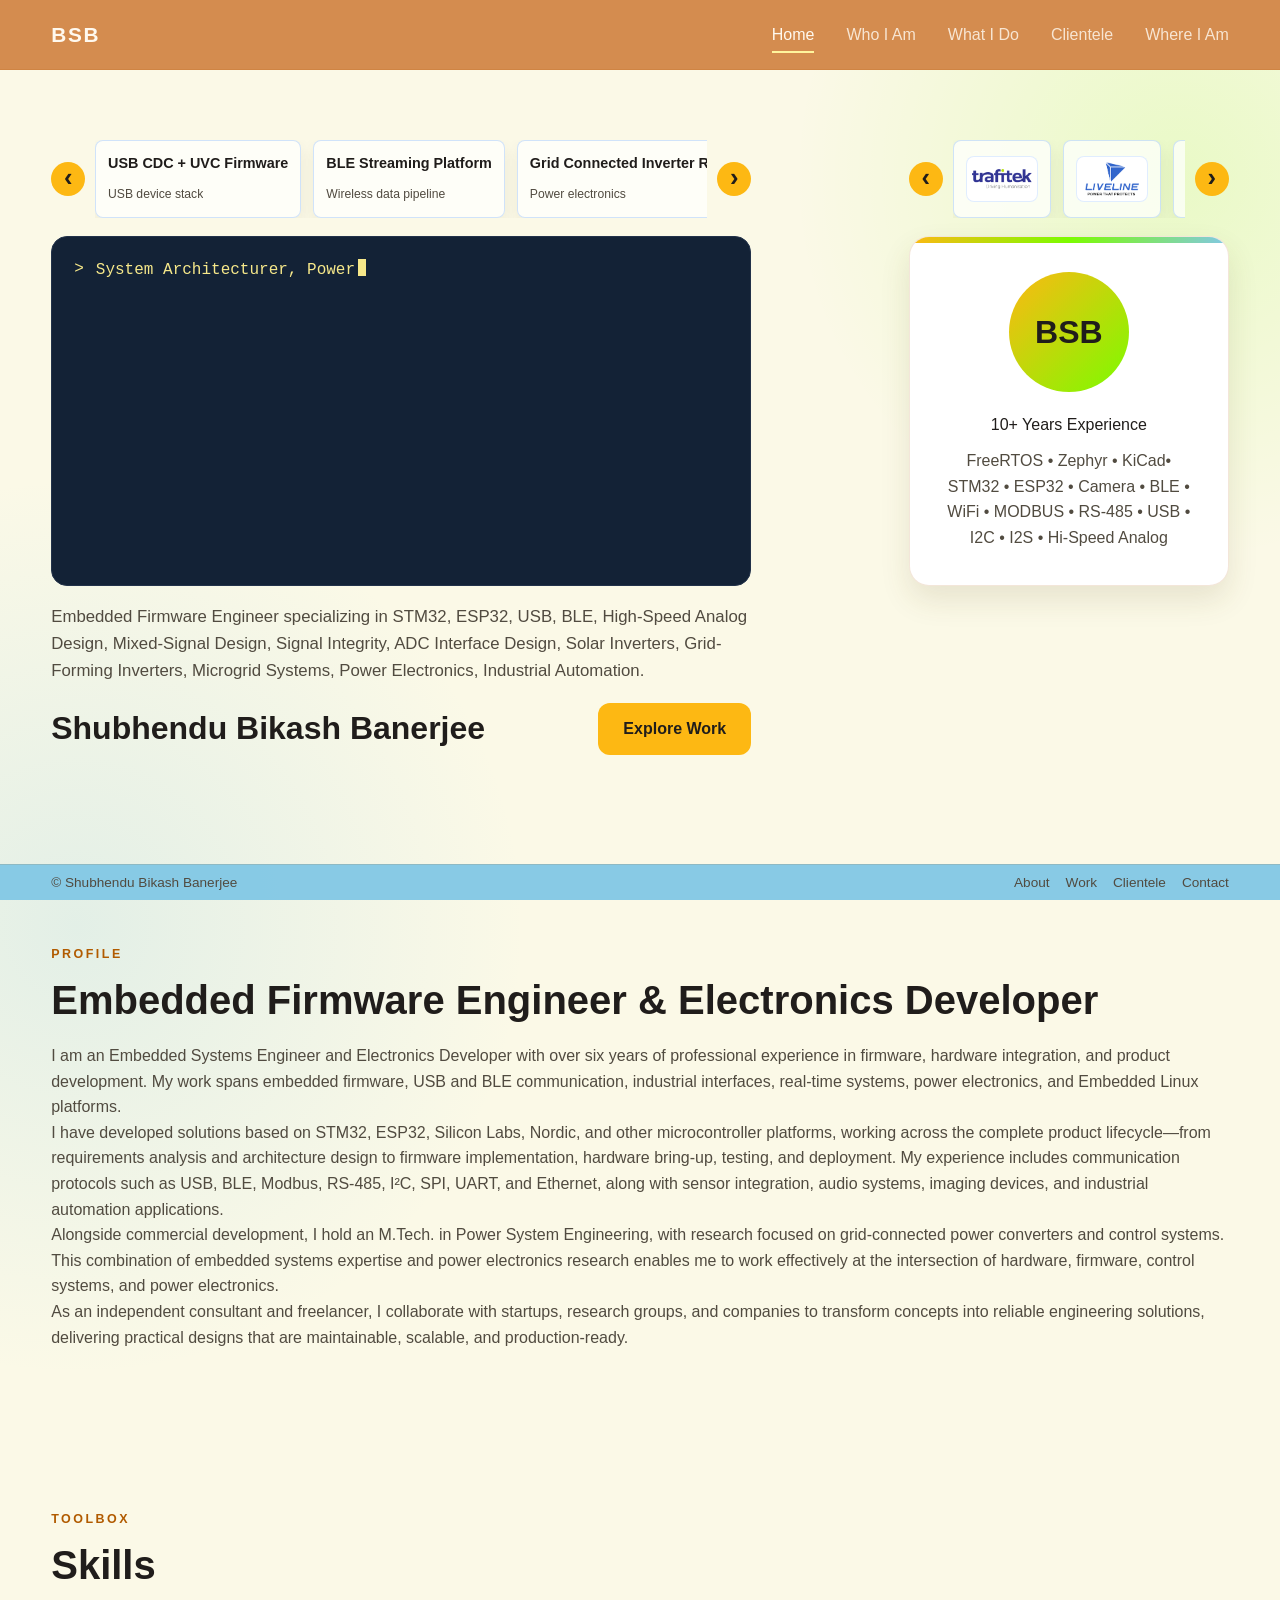
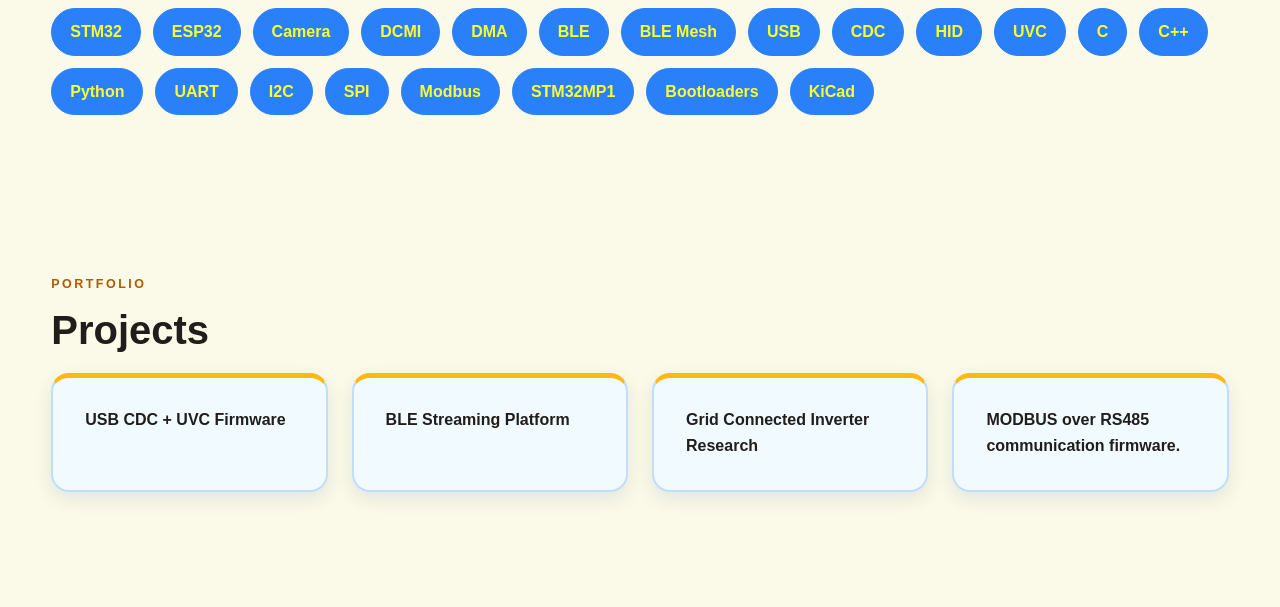
==== commit c890a3b7: "improved" ====
--- a/index.html
+++ b/index.html
@@ -4,9 +4,9 @@
 <head>
     <meta charset="UTF-8">
     <meta name="viewport" content="width=device-width, initial-scale=1.0">
-    <title>Shubhendu Bikash Banerjee | Embedded Firmware Engineer |
-        STM32, BLE, USB, Power Electronics | High-speed
-        analog, adc, FPGA</title>
+    <title>Shubhendu Bikash Banerjee | Embedded System Engineer |
+        MCU, Wireless, USB, High-speed Analog
+    </title>
     <meta name="description" content="Embedded Firmware Engineer specializing in STM32, 
         ESP32, USB, BLE, Embedded Linux, Industrial Automation, 
         Power Electronics, Grid-Connected Inverters, Grid-Forming Inverters, 
@@ -31,6 +31,7 @@
     }
     </script>
 
+    <link rel="canonical" href="https://er-shubhendu-ee.github.io/">
     <link rel="stylesheet" href="styles/template.css">
     <link rel="stylesheet" href="styles/index.css">
 </head>
@@ -78,7 +79,8 @@
                     </div>
                     <p class="hero-intro">
                         Embedded Firmware Engineer specializing in STM32, ESP32, USB, BLE,
-                        High-speed analog, Solar Inverters, Grid-Forming Inverters,
+                        High-Speed Analog Design, Mixed-Signal Design, Signal Integrity, ADC Interface Design, Solar
+                        Inverters, Grid-Forming Inverters,
                         Microgrid Systems, Power Electronics, Industrial Automation.
                     </p>
                     <div class="hero-title-row">
